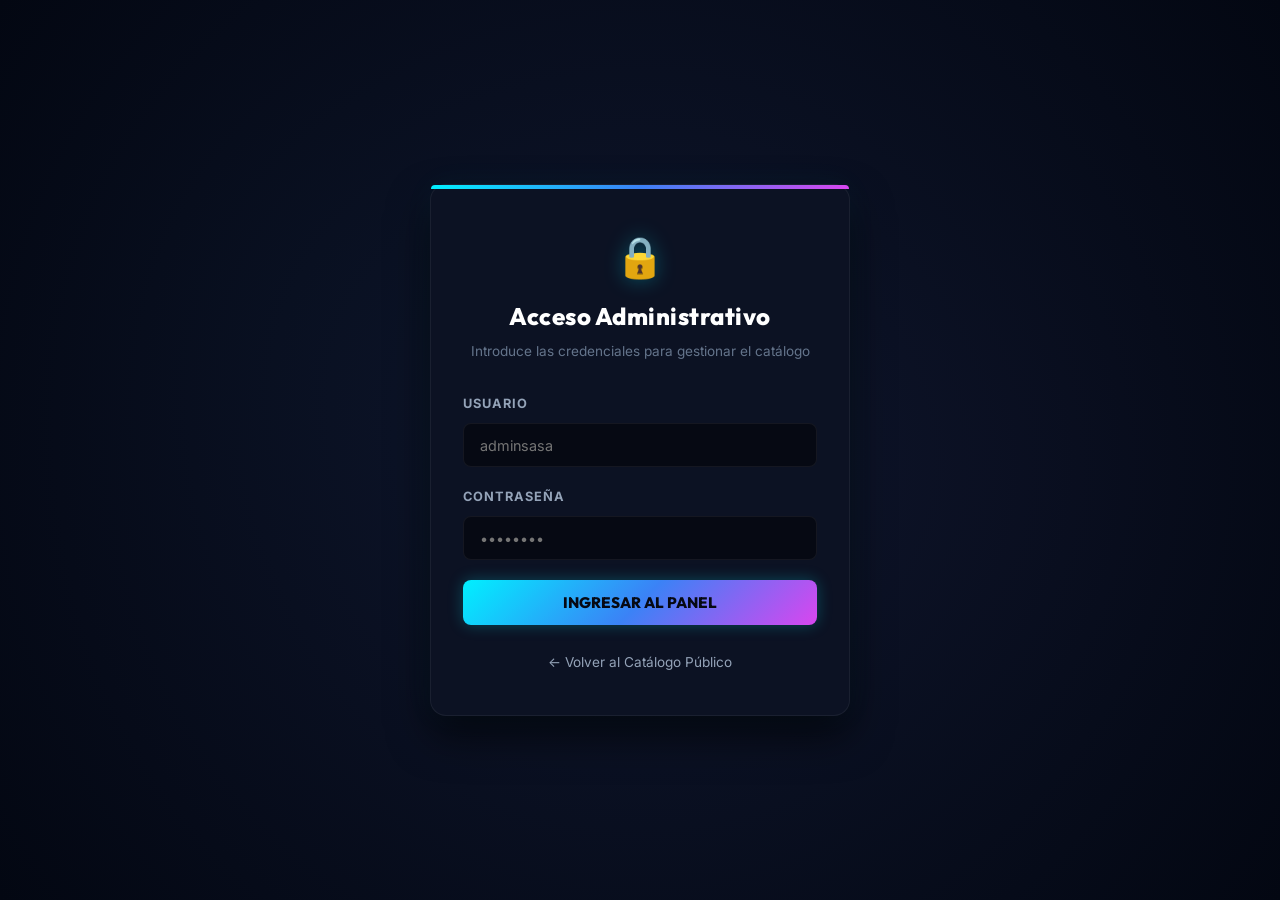
==== admin.html @ 17e9fa9f "TENEMOS PANEL DE admin" ====
<!DOCTYPE html>
<html lang="es">
<head>
  <meta charset="UTF-8">
  <meta name="viewport" content="width=device-width, initial-scale=1.0">
  <title>Dashboard Administrador | Ofertas del MUNDIAL</title>
  
  <!-- Estilos del sitio principal (incluyendo estilos del administrador) -->
  <link rel="stylesheet" href="style.css">
</head>
<body class="admin-body">

  <!-- ==========================================
       PANTALLA DE ACCESO (LOGIN)
       ========================================== -->
  <div id="login-container" class="admin-login-wrapper">
    <div class="login-card">
      <div class="login-header">
        <span class="lock-icon">🔒</span>
        <h2>Acceso Administrativo</h2>
        <p>Introduce las credenciales para gestionar el catálogo</p>
      </div>
      <form id="login-form">
        <div class="form-group">
          <label for="username">Usuario</label>
          <input type="text" id="username" class="filter-input" placeholder="adminsasa" required>
        </div>
        <div class="form-group">
          <label for="password">Contraseña</label>
          <input type="password" id="password" class="filter-input" placeholder="••••••••" required>
        </div>
        <div id="login-error-msg" class="login-error" style="display: none;">
          Usuario o contraseña incorrectos.
        </div>
        <button type="submit" class="btn-admin-submit">Ingresar al Panel</button>
      </form>
      <div class="login-footer">
        <a href="index.html" class="back-link">← Volver al Catálogo Público</a>
      </div>
    </div>
  </div>

  <!-- ==========================================
       PANEL DE CONTROL (DASHBOARD)
       ========================================== -->
  <div id="dashboard-container" class="admin-dashboard-wrapper" style="display: none;">
    
    <!-- Barra superior del panel -->
    <header class="admin-header">
      <div class="admin-header-title">
        <h1>PANEL DE CONTROL</h1>
        <div class="admin-subtitle">Gestión del Catálogo "Ofertas del MUNDIAL"</div>
      </div>
      <div class="admin-header-actions">
        <span class="user-badge">👤 adminsasa</span>
        <button id="btn-logout" class="btn-admin-logout">Cerrar Sesión</button>
        <a href="index.html" target="_blank" class="btn-view-site">Ver Web Pública ↗</a>
      </div>
    </header>

    <!-- Navegación por pestañas -->
    <nav class="admin-tabs">
      <button class="tab-btn active" data-tab="tab-productos">🕹️ Productos</button>
      <button class="tab-btn" data-tab="tab-nuevo-prod" id="tab-form-trigger">➕ Nuevo Producto</button>
      <button class="tab-btn" data-tab="tab-categorias">📁 Categorías</button>
      <button class="tab-btn" data-tab="tab-exportar">💾 Exportar Base de Datos</button>
    </nav>

    <!-- Contenido de las pestañas -->
    <main class="admin-tab-content">

      <!-- PESTAÑA 1: LISTADO DE PRODUCTOS -->
      <section id="tab-productos" class="tab-pane active">
        <div class="tab-pane-header">
          <div class="search-bar-admin">
            <input type="text" id="admin-search-input" class="filter-input" placeholder="Buscar producto por título o spec...">
          </div>
          <button id="btn-reset-factory" class="btn-danger-outline">⚠️ Restablecer Datos de Fábrica</button>
        </div>
        
        <div class="table-container">
          <table class="admin-table">
            <thead>
              <tr>
                <th>Gabinete</th>
                <th>Nombre del Producto</th>
                <th>Categoría</th>
                <th>Precio</th>
                <th>Stock</th>
                <th>Acciones</th>
              </tr>
            </thead>
            <tbody id="admin-products-table-body">
              <!-- Renderizado dinámico desde admin.js -->
            </tbody>
          </table>
        </div>
      </section>

      <!-- PESTAÑA 2: AGREGAR / EDITAR PRODUCTO -->
      <section id="tab-nuevo-prod" class="tab-pane">
        <div class="form-container">
          <h2 id="form-title">Agregar Nuevo Producto</h2>
          <form id="product-form">
            <input type="hidden" id="edit-product-id">
            
            <div class="form-grid-2">
              <div class="form-group">
                <label for="prod-title">Título del Producto</label>
                <input type="text" id="prod-title" class="filter-input" placeholder="Ej: PC ESCRITORIO INTEL CORE i5-10400" required>
              </div>
              <div class="form-group">
                <label for="prod-category">Categoría (Sección)</label>
                <select id="prod-category" class="filter-select" required>
                  <!-- Cargado dinámicamente -->
                </select>
              </div>
            </div>

            <div class="form-grid-3">
              <div class="form-group">
                <label for="prod-price">Precio (en Pesos ARS)</label>
                <input type="number" id="prod-price" class="filter-input" placeholder="Ej: 320000" min="0" required>
              </div>
              <div class="form-group">
                <label for="prod-stock">Stock (Unidades)</label>
                <input type="number" id="prod-stock" class="filter-input" placeholder="Ej: 3" min="0" required>
              </div>
              <div class="form-group">
                <label for="prod-image">Gabinete / Imagen</label>
                <select id="prod-image" class="filter-select">
                  <option value="gamer_case_neon">Gabinete Gamer Neón (RGB)</option>
                  <option value="atx_case_gamer">Gabinete Gamer ATX (3 Ventiladores)</option>
                  <option value="slim_case_kelyx">Gabinete Slim Kelyx</option>
                  <option value="slim_case_bangho">Gabinete Slim Bangho</option>
                  <option value="atx_case_office">Gabinete de Oficina ATX</option>
                  <option value="custom">Ruta de imagen personalizada (Ej. images/pc.png)...</option>
                </select>
              </div>
            </div>

            <!-- Campo dinámico para ruta de imagen personalizada -->
            <div class="form-group" id="custom-image-group" style="display: none;">
              <label for="prod-image-custom">Ruta de Imagen Personalizada (.png / .jpg)</label>
              <input type="text" id="prod-image-custom" class="filter-input" placeholder="Ej: images/mi-gabinete-personalizado.png">
            </div>

            <!-- Sección de especificaciones técnicas -->
            <div class="specs-form-section">
              <h3>Especificaciones Técnicas</h3>
              <p class="specs-desc">Introduce las etiquetas y sus detalles. Se generarán iconos automáticamente según la etiqueta (Ej. Procesador, RAM, Almacenamiento, Gráficos, Monitores, Gabinete, Sistema Operativo).</p>
              
              <div class="specs-inputs-grid" id="specs-inputs-container">
                <!-- Se generarán 9 filas de especificaciones -->
              </div>
            </div>

            <div class="form-actions-row">
              <button type="button" id="btn-cancel-form" class="btn-cancel">Cancelar</button>
              <button type="submit" class="btn-admin-submit">Guardar Producto</button>
            </div>
          </form>
        </div>
      </section>

      <!-- PESTAÑA 3: GESTIÓN DE CATEGORÍAS -->
      <section id="tab-categorias" class="tab-pane">
        <div class="categories-panel">
          <div class="category-create-box">
            <h3>Crear Nueva Categoría</h3>
            <form id="category-form">
              <input type="hidden" id="edit-category-id">
              <div class="form-grid-2">
                <div class="form-group">
                  <label for="cat-name">Nombre de Categoría</label>
                  <input type="text" id="cat-name" class="filter-input" placeholder="Ej: 6. LÍNEA EXTREMA" required>
                </div>
                <div class="form-group">
                  <label for="cat-icon">Icono Emoji</label>
                  <input type="text" id="cat-icon" class="filter-input" placeholder="Ej: 🚀" required>
                </div>
              </div>
              <div class="form-group">
                <label for="cat-desc">Descripción</label>
                <input type="text" id="cat-desc" class="filter-input" placeholder="Ej: Equipos con la última generación tecnológica y overclocking." required>
              </div>
              <div class="form-group">
                <label for="cat-class">Clase CSS (Color de borde)</label>
                <select id="cat-class" class="filter-select">
                  <option value="sec-gamer">Azul Gamer (Gamer)</option>
                  <option value="sec-home">Verde Oficina (Home)</option>
                  <option value="sec-eco">Morado Económico (Eco)</option>
                  <option value="sec-potencia">Naranja Potencia (Gen 2)</option>
                  <option value="sec-gen4">Celeste Gen 4 (Gen 4)</option>
                </select>
              </div>
              <div class="form-actions-row" style="margin-top: 1rem;">
                <button type="button" id="btn-cancel-cat" class="btn-cancel" style="display: none;">Cancelar Edición</button>
                <button type="submit" class="btn-admin-submit" id="btn-save-cat">Crear Categoría</button>
              </div>
            </form>
          </div>

          <div class="category-list-box">
            <h3>Categorías Existentes</h3>
            <div class="categories-grid-admin" id="admin-categories-list">
              <!-- Renderizado dinámico desde admin.js -->
            </div>
          </div>
        </div>
      </section>

      <!-- PESTAÑA 4: EXPORTAR BASE DE DATOS -->
      <section id="tab-exportar" class="tab-pane">
        <div class="export-box">
          <h2>Exportar Base de Datos para GitHub Pages</h2>
          <p>Dado que GitHub Pages no utiliza bases de datos de servidor, tus cambios se guardan localmente en tu navegador. Para hacerlos públicos a todos tus clientes, sigue estos pasos:</p>
          
          <ol class="export-steps">
            <li>Haz clic en el botón de abajo para <strong>Copiar el Código</strong>.</li>
            <li>Abre tu archivo local <code>app.js</code> en tu editor de código.</li>
            <li>Busca las líneas donde inicia la base de datos por defecto (<code>PRODUCTOS_CATALOGO_DEFAULT</code> y <code>CATEGORIAS_DEFAULT</code>).</li>
            <li>Reemplaza esas secciones con el código copiado.</li>
            <li>Guarda el archivo y haz un <code>git commit</code> y <code>git push</code> a tu repositorio de GitHub.</li>
          </ol>

          <div class="export-actions">
            <button id="btn-export-code" class="btn-admin-submit">📋 Copiar Base de Datos de Productos</button>
            <button id="btn-export-cats" class="btn-admin-submit" style="background-color: var(--neon-purple); border-color: var(--neon-purple);">📋 Copiar Base de Datos de Categorías</button>
          </div>

          <div class="code-preview-container">
            <label>Vista Previa del Código:</label>
            <textarea id="code-output" class="code-textarea" readonly placeholder="El código aparecerá aquí..."></textarea>
          </div>
        </div>
      </section>

    </main>

  </div>

  <script src="admin.js"></script>
</body>
</html>
---- style.css ----
/* ==========================================================================
   CSS CATALOGO "OFERTAS DEL MUNDIAL"
   Diseño: Tech Retail Cyberpunk / Premium Neon
   ========================================================================== */

/* Importación de Fuentes Modernas */
@import url('https://fonts.googleapis.com/css2?family=Inter:wght@300;400;500;600;700&family=Outfit:wght@400;600;700;800;900&display=swap');

/* Variables del Sistema de Diseño */
:root {
  /* Paleta de Colores Principal */
  --bg-main: #060913;          /* Azul de fondo súper oscuro */
  --bg-surface: #0c1223;       /* Fondo de tarjetas / superficies */
  --bg-surface-hover: #151e36; /* Hover en superficies */
  --border-color: rgba(255, 255, 255, 0.06);
  
  /* Neones y Acentos */
  --neon-cyan: #00f0ff;
  --neon-blue: #3b82f6;
  --neon-purple: #d946ef;
  --neon-orange: #f97316;
  --neon-green: #22c55e;
  --neon-red: #ef4444;
  
  /* Gradientes de Acentuación */
  --gradient-cyber: linear-gradient(135deg, var(--neon-cyan) 0%, var(--neon-blue) 50%, var(--neon-purple) 100%);
  --gradient-header: linear-gradient(180deg, rgba(6, 9, 19, 0) 0%, rgba(6, 9, 19, 0.95) 100%);
  
  /* Tipografía */
  --font-family-title: 'Outfit', 'Inter', sans-serif;
  --font-family-body: 'Inter', sans-serif;
  
  /* Efectos */
  --glow-cyan: 0 0 15px rgba(0, 240, 255, 0.25);
  --glow-purple: 0 0 15px rgba(217, 70, 239, 0.25);
  --glow-blue: 0 0 15px rgba(59, 130, 246, 0.25);
  --glow-red: 0 0 12px rgba(239, 68, 68, 0.4);
  --glow-green: 0 0 12px rgba(34, 197, 94, 0.4);
  --transition-smooth: all 0.3s cubic-bezier(0.4, 0, 0.2, 1);
  --border-radius-lg: 16px;
  --border-radius-md: 12px;
  --border-radius-sm: 8px;
}

/* Reset de Estilos Básicos */
*, *::before, *::after {
  box-sizing: border-box;
  margin: 0;
  padding: 0;
}

html {
  scroll-behavior: smooth;
  font-size: 16px;
}

body {
  background-color: var(--bg-main);
  color: #f1f5f9;
  font-family: var(--font-family-body);
  line-height: 1.6;
  overflow-x: hidden;
  position: relative;
}

/* Fondo decorativo con luces de neón difusas */
body::before, body::after {
  content: '';
  position: absolute;
  width: 350px;
  height: 350px;
  border-radius: 50%;
  filter: blur(120px);
  z-index: -1;
  opacity: 0.15;
  pointer-events: none;
}

body::before {
  top: 10%;
  left: 5%;
  background: var(--neon-cyan);
}

body::after {
  bottom: 25%;
  right: 5%;
  background: var(--neon-purple);
}

/* ==========================================================================
   ENCABEZADO / HERO SECTION (Alineado con "Ofertas del MUNDIAL")
   ========================================================================== */

header {
  position: relative;
  padding: 5rem 1rem 3.5rem;
  background-image: radial-gradient(ellipse at center, rgba(16, 24, 48, 0.8) 0%, var(--bg-main) 80%);
  border-bottom: 1px solid var(--border-color);
  text-align: center;
}

.hero-overlay {
  position: absolute;
  top: 0;
  left: 0;
  width: 100%;
  height: 100%;
  overflow: hidden;
  pointer-events: none;
  z-index: 0;
}

/* Efectos de líneas tecnológicas en el fondo */
.hero-overlay::before {
  content: '';
  position: absolute;
  top: 0;
  left: 0;
  width: 100%;
  height: 100%;
  background: 
    linear-gradient(rgba(0, 240, 255, 0.05) 1px, transparent 1px),
    linear-gradient(90deg, rgba(0, 240, 255, 0.05) 1px, transparent 1px);
  background-size: 40px 40px;
  mask-image: radial-gradient(circle, black, transparent 70%);
  -webkit-mask-image: radial-gradient(circle, black, transparent 70%);
}

.hero-content {
  position: relative;
  z-index: 1;
  max-width: 900px;
  margin: 0 auto;
}

.hero-title-container {
  display: inline-block;
  position: relative;
}

.hero-tag {
  display: inline-block;
  background: linear-gradient(90deg, var(--neon-blue), var(--neon-cyan));
  color: #060913;
  font-family: var(--font-family-title);
  font-weight: 800;
  text-transform: uppercase;
  padding: 0.3rem 1.2rem;
  border-radius: 4px;
  font-size: 0.9rem;
  letter-spacing: 2px;
  margin-bottom: 1rem;
  box-shadow: var(--glow-cyan);
}

header h1 {
  font-family: var(--font-family-title);
  font-size: clamp(2.5rem, 5vw, 4.5rem);
  font-weight: 900;
  line-height: 1.1;
  text-transform: uppercase;
  letter-spacing: -1px;
  color: #ffffff;
  margin-bottom: 0.5rem;
  text-shadow: 0 0 20px rgba(0, 240, 255, 0.3);
}

header h1 span.highlight {
  background: var(--gradient-cyber);
  -webkit-background-clip: text;
  -webkit-text-fill-color: transparent;
  display: inline-block;
  position: relative;
}

/* Badge de Invierno / Promociones en Subtítulo */
.hero-subtitle {
  font-family: var(--font-family-title);
  font-size: 1.3rem;
  color: var(--neon-cyan);
  font-weight: 700;
  text-transform: uppercase;
  letter-spacing: 3px;
  margin-bottom: 1.5rem;
  display: flex;
  align-items: center;
  justify-content: center;
  gap: 10px;
}

.hero-subtitle::before,
.hero-subtitle::after {
  content: '❄️';
  font-size: 1.2rem;
}

.hero-badge-stock-global {
  background: rgba(239, 68, 68, 0.15);
  border: 1px solid var(--neon-red);
  color: #ff8a8a;
  padding: 0.5rem 1.5rem;
  border-radius: 50px;
  font-size: 0.95rem;
  font-weight: 700;
  display: inline-block;
  letter-spacing: 1px;
  text-transform: uppercase;
  box-shadow: var(--glow-red);
  animation: pulse-border 2s infinite;
}

/* Lista de ventajas globales en la cabecera */
.header-features {
  display: flex;
  justify-content: center;
  flex-wrap: wrap;
  gap: 2rem;
  margin-top: 3rem;
  max-width: 800px;
  margin-left: auto;
  margin-right: auto;
}

.feature-item {
  display: flex;
  align-items: center;
  gap: 0.6rem;
  background: rgba(30, 41, 59, 0.3);
  border: 1px solid var(--border-color);
  padding: 0.6rem 1.2rem;
  border-radius: var(--border-radius-sm);
  font-size: 0.85rem;
  font-weight: 600;
  letter-spacing: 0.5px;
  color: #94a3b8;
}

.feature-item svg {
  color: var(--neon-cyan);
  filter: drop-shadow(0 0 3px var(--neon-cyan));
}

.ilustrative-note {
  margin-top: 2rem;
  font-size: 0.75rem;
  color: #64748b;
  text-transform: uppercase;
  letter-spacing: 1px;
}

/* ==========================================================================
   FILTROS Y BUSCADOR INTERACTIVO
   ========================================================================== */

.filter-bar {
  max-width: 1200px;
  margin: -1.5rem auto 3rem;
  padding: 1rem 1.5rem;
  background: rgba(12, 18, 35, 0.8);
  border: 1px solid rgba(255, 255, 255, 0.08);
  border-radius: var(--border-radius-md);
  backdrop-filter: blur(12px);
  z-index: 10;
  position: relative;
  display: flex;
  flex-wrap: wrap;
  gap: 1rem;
  justify-content: space-between;
  align-items: center;
  box-shadow: 0 10px 30px rgba(0,0,0,0.5);
}

.filter-group {
  display: flex;
  align-items: center;
  gap: 0.8rem;
  flex-grow: 1;
}

.filter-group.search {
  max-width: 450px;
}

.filter-label {
  font-size: 0.85rem;
  font-weight: 700;
  text-transform: uppercase;
  letter-spacing: 1px;
  color: var(--neon-cyan);
}

.filter-input,
.filter-select {
  width: 100%;
  padding: 0.8rem 1rem;
  background: #060913;
  border: 1px solid var(--border-color);
  border-radius: var(--border-radius-sm);
  color: #fff;
  font-family: var(--font-family-body);
  font-size: 0.9rem;
  outline: none;
  transition: var(--transition-smooth);
}

.filter-input:focus,
.filter-select:focus {
  border-color: var(--neon-cyan);
  box-shadow: var(--glow-cyan);
}

/* ==========================================================================
   SECCIONES DEL CATÁLOGO (Diseño fiel al Folleto)
   ========================================================================== */

main {
  max-width: 1200px;
  margin: 0 auto;
  padding: 0 1.5rem;
}

.catalog-section {
  margin-bottom: 5rem;
}

/* Encabezados de sección idénticos en color al folleto */
.section-header {
  border-radius: var(--border-radius-md);
  margin-bottom: 2rem;
  position: relative;
  overflow: hidden;
}

.section-header-title {
  display: flex;
  align-items: center;
  gap: 0.8rem;
  padding: 0.8rem 1.5rem;
  border-radius: var(--border-radius-sm);
}

.section-header h2 {
  font-family: var(--font-family-title);
  font-size: 1.4rem;
  font-weight: 800;
  letter-spacing: 0.5px;
  color: #ffffff;
  text-transform: uppercase;
}

.section-icon {
  font-size: 1.5rem;
}

.section-desc {
  font-size: 0.9rem;
  color: #94a3b8;
  margin-top: 0.5rem;
  padding-left: 0.5rem;
}

/* Colores específicos de sección */

/* 1. Línea Gamer - Azul */
.sec-gamer .section-header-title {
  background: linear-gradient(90deg, #0284c7, #075985);
  border-left: 5px solid var(--neon-cyan);
}
.sec-gamer .section-header {
  border-bottom: 2px solid #0284c7;
}

/* 2. Hogar y Oficina - Verde/Cian */
.sec-home .section-header-title {
  background: linear-gradient(90deg, #047857, #065f46);
  border-left: 5px solid var(--neon-green);
}
.sec-home .section-header {
  border-bottom: 2px solid #047857;
}

/* 3. Opciones Económicas - Morado */
.sec-eco .section-header-title {
  background: linear-gradient(90deg, #6d28d9, #5b21b6);
  border-left: 5px solid var(--neon-purple);
}
.sec-eco .section-header {
  border-bottom: 2px solid #6d28d9;
}

/* 4. Más Potencia - Naranja/Marrón */
.sec-potencia .section-header-title {
  background: linear-gradient(90deg, #c2410c, #9a3412);
  border-left: 5px solid var(--neon-orange);
}
.sec-potencia .section-header {
  border-bottom: 2px solid #c2410c;
}

/* 5. Gen 4 - Celeste */
.sec-gen4 .section-header-title {
  background: linear-gradient(90deg, #0369a1, #0c4a6e);
  border-left: 5px solid var(--neon-blue);
}
.sec-gen4 .section-header {
  border-bottom: 2px solid #0369a1;
}


/* ==========================================================================
   TARJETAS DE COMPUTADORA (PC CARDS)
   ========================================================================== */

.cards-grid {
  display: grid;
  grid-template-columns: repeat(auto-fill, minmax(340px, 1fr));
  gap: 2rem;
}

/* Grid especial para 3 columnas estables en escritorio */
@media (min-width: 1024px) {
  .sec-gamer .cards-grid,
  .sec-home .cards-grid {
    grid-template-columns: repeat(2, 1fr); /* 2 columnas para estas secciones */
  }
  .sec-eco .cards-grid,
  .sec-potencia .cards-grid,
  .sec-gen4 .cards-grid {
    grid-template-columns: repeat(3, 1fr); /* 3 columnas */
  }
}

.pc-card {
  background: var(--bg-surface);
  border: 1px solid var(--border-color);
  border-radius: var(--border-radius-lg);
  overflow: hidden;
  display: flex;
  flex-direction: column;
  transition: var(--transition-smooth);
  position: relative;
}

.pc-card:hover {
  transform: translateY(-5px);
  border-color: rgba(0, 240, 255, 0.3);
  box-shadow: 0 15px 30px rgba(0,0,0,0.6), 0 0 20px rgba(0, 240, 255, 0.05);
}

/* Resaltado cuando queda sólo 1 unidad (Stock crítico) */
.pc-card.highlight-last {
  border-color: rgba(239, 68, 68, 0.25);
}
.pc-card.highlight-last:hover {
  border-color: rgba(239, 68, 68, 0.6);
  box-shadow: 0 15px 30px rgba(0,0,0,0.6), 0 0 20px rgba(239, 68, 68, 0.1);
}

/* Badges de stock (Superior de la tarjeta) */
.card-badge-container {
  position: absolute;
  top: 1rem;
  left: 1rem;
  z-index: 5;
}

.stock-badge {
  padding: 0.22rem 0.55rem;
  border-radius: var(--border-radius-sm);
  font-family: var(--font-family-title);
  font-size: 0.58rem;
  font-weight: 800;
  text-transform: uppercase;
  letter-spacing: 0.5px;
  display: flex;
  align-items: center;
  gap: 4px;
}

.stock-badge.urgent {
  background: #ef4444;
  color: #ffffff;
  box-shadow: var(--glow-red);
}

.stock-badge.available {
  background: var(--neon-green);
  color: #060913;
  box-shadow: var(--glow-green);
}

.badge-pulse {
  width: 4px;
  height: 4px;
  background-color: #fff;
  border-radius: 50%;
  display: inline-block;
  animation: pulse-ring 1.5s infinite;
}

/* Contenedor de Gabinete Reemplazable */
.pc-image-container {
  height: 220px;
  background: radial-gradient(circle, #1e293b 0%, #0c1223 100%);
  position: relative;
  display: flex;
  align-items: center;
  justify-content: center;
  padding: 1.5rem;
  border-bottom: 1px solid var(--border-color);
}

.cabinet-wrapper {
  height: 100%;
  width: 100%;
  max-width: 160px;
  display: flex;
  align-items: center;
  justify-content: center;
  transition: var(--transition-smooth);
}

.pc-card:hover .cabinet-wrapper {
  transform: scale(1.05);
}

.image-replace-note {
  position: absolute;
  bottom: 0.5rem;
  font-size: 0.6rem;
  color: #475569;
  letter-spacing: 0.5px;
  text-transform: uppercase;
  pointer-events: none;
}

/* Cuerpo de información */
.pc-info {
  padding: 1.5rem;
  flex-grow: 1;
  display: flex;
  flex-direction: column;
}

.pc-title {
  font-family: var(--font-family-title);
  font-size: 1.15rem;
  font-weight: 800;
  color: #ffffff;
  margin-bottom: 1.2rem;
  line-height: 1.3;
  min-height: 2.8rem;
  display: flex;
  align-items: center;
}

/* Lista de Especificaciones Técnicas */
.pc-specs {
  list-style: none;
  display: flex;
  flex-direction: column;
  gap: 0.65rem;
  font-size: 0.85rem;
}

.pc-specs li {
  display: flex;
  align-items: flex-start;
  gap: 0.8rem;
  color: #cbd5e1;
}

.spec-icon {
  flex-shrink: 0;
  font-size: 1rem;
  width: 1.25rem;
  text-align: center;
}

.spec-content {
  line-height: 1.4;
}

.spec-content strong {
  color: #94a3b8;
  font-weight: 600;
}

/* Pie de tarjeta */
.pc-footer {
  padding: 1.5rem;
  background: rgba(6, 9, 19, 0.4);
  border-top: 1px solid var(--border-color);
  display: flex;
  flex-direction: column;
  gap: 1rem;
}

.pc-pricing {
  display: flex;
  justify-content: space-between;
  align-items: center;
}

.price-label {
  font-size: 0.75rem;
  text-transform: uppercase;
  letter-spacing: 1px;
  color: #64748b;
  font-weight: 700;
}

.price-value {
  font-family: var(--font-family-title);
  font-size: 1.6rem;
  font-weight: 900;
  color: var(--neon-cyan);
  text-shadow: 0 0 10px rgba(0, 240, 255, 0.2);
}

.pc-card.highlight-last .price-value {
  color: #ff5252;
  text-shadow: 0 0 10px rgba(255, 82, 82, 0.2);
}

.pc-actions {
  display: flex;
  justify-content: space-between;
  align-items: center;
  gap: 0.8rem;
}

.stock-label-footer {
  font-size: 0.75rem;
  font-weight: 800;
  font-family: var(--font-family-title);
  letter-spacing: 0.5px;
  padding: 0.3rem 0.6rem;
  border-radius: 4px;
}

.stock-label-footer.red {
  background: rgba(239, 68, 68, 0.1);
  color: var(--neon-red);
}

.stock-label-footer.green {
  background: rgba(34, 197, 94, 0.1);
  color: var(--neon-green);
}

/* Botón de consulta específico por equipo */
.btn-whatsapp-card {
  display: inline-flex;
  align-items: center;
  justify-content: center;
  gap: 0.5rem;
  background: #075e54;
  color: #ffffff;
  text-decoration: none;
  font-size: 0.85rem;
  font-weight: 700;
  padding: 0.6rem 1rem;
  border-radius: var(--border-radius-sm);
  transition: var(--transition-smooth);
  flex-grow: 1;
  text-align: center;
}

.btn-whatsapp-card:hover {
  background: #128c7e;
  box-shadow: 0 5px 15px rgba(18, 140, 126, 0.3);
  transform: translateY(-1px);
}

.btn-whatsapp-card svg {
  fill: currentColor;
}


/* ==========================================================================
   SECCIÓN DE ACCESORIOS ("Personalizá tu compra")
   ========================================================================== */

.accessories-section {
  background: radial-gradient(ellipse at bottom, rgba(21, 30, 54, 0.5) 0%, var(--bg-main) 100%);
  border: 1px solid var(--border-color);
  border-radius: var(--border-radius-lg);
  padding: 3rem 2rem;
  margin: 5rem 0;
  position: relative;
  overflow: hidden;
}

.accessories-section::before {
  content: '';
  position: absolute;
  top: 0;
  left: 0;
  width: 100%;
  height: 4px;
  background: var(--gradient-cyber);
}

.accessories-header {
  text-align: center;
  max-width: 700px;
  margin: 0 auto 2.5rem;
}

.accessories-header h2 {
  font-family: var(--font-family-title);
  font-size: 1.8rem;
  font-weight: 800;
  color: #fff;
  text-transform: uppercase;
  margin-bottom: 0.5rem;
}

.accessories-header p {
  color: #94a3b8;
  font-size: 0.95rem;
}

.accessories-grid {
  display: grid;
  grid-template-columns: repeat(auto-fill, minmax(260px, 1fr));
  gap: 1.25rem;
}

.accessory-card {
  background: rgba(12, 18, 35, 0.8);
  border: 1px solid rgba(255, 255, 255, 0.05);
  border-radius: var(--border-radius-md);
  padding: 1.25rem;
  display: flex;
  align-items: center;
  justify-content: space-between;
  gap: 1rem;
  transition: var(--transition-smooth);
}

.accessory-card:hover {
  border-color: rgba(217, 70, 239, 0.3);
  box-shadow: 0 5px 15px rgba(0,0,0,0.3);
  transform: translateY(-2px);
}

.accessory-icon {
  font-size: 1.5rem;
  background: rgba(30, 41, 59, 0.5);
  width: 45px;
  height: 45px;
  display: flex;
  align-items: center;
  justify-content: center;
  border-radius: var(--border-radius-sm);
  flex-shrink: 0;
}

.accessory-name {
  font-size: 0.85rem;
  font-weight: 600;
  color: #e2e8f0;
  flex-grow: 1;
}

.accessory-btn {
  display: inline-flex;
  align-items: center;
  gap: 5px;
  background: transparent;
  border: 1px solid var(--neon-purple);
  color: #f472b6;
  text-decoration: none;
  font-size: 0.75rem;
  font-weight: 700;
  padding: 0.4rem 0.8rem;
  border-radius: 4px;
  transition: var(--transition-smooth);
}

.accessory-btn:hover {
  background: var(--neon-purple);
  color: #fff;
  box-shadow: var(--glow-purple);
}

/* ==========================================================================
   SECCIÓN DE INFORMACIÓN Y PIE DE PÁGINA (GARANTÍA Y TÉRMINOS)
   ========================================================================== */

.info-cards-container {
  display: grid;
  grid-template-columns: repeat(auto-fit, minmax(280px, 1fr));
  gap: 2rem;
  margin-bottom: 5rem;
}

.info-card {
  background: #0c1223;
  border: 1px solid var(--border-color);
  border-radius: var(--border-radius-md);
  padding: 2rem;
}

.info-card.important-info {
  border-left: 4px solid var(--neon-orange);
}

.info-card.promo-info {
  border-left: 4px solid var(--neon-cyan);
}

.info-card h3 {
  font-family: var(--font-family-title);
  font-size: 1.15rem;
  font-weight: 700;
  text-transform: uppercase;
  margin-bottom: 1.2rem;
  display: flex;
  align-items: center;
  gap: 10px;
}

.info-card h3 svg {
  color: var(--neon-cyan);
}

.info-card.important-info h3 { color: var(--neon-orange); }
.info-card.promo-info h3 { color: var(--neon-cyan); }

.info-card ul {
  list-style: none;
  display: flex;
  flex-direction: column;
  gap: 1rem;
  font-size: 0.85rem;
}

.info-card li {
  position: relative;
  padding-left: 1.5rem;
  color: #cbd5e1;
}

.info-card li::before {
  content: '✓';
  position: absolute;
  left: 0;
  color: var(--neon-cyan);
  font-weight: bold;
}

.info-card.important-info li::before {
  content: '⚠️';
}

/* Bottom Bar / Sub-footer */
.bottom-bar {
  background: #020617;
  border-top: 1px solid var(--border-color);
  padding: 1.5rem 0;
}

.bottom-bar-inner {
  max-width: 1200px;
  margin: 0 auto;
  padding: 0 1.5rem;
  display: flex;
  justify-content: space-around;
  flex-wrap: wrap;
  gap: 1rem;
}

.bottom-item {
  display: flex;
  align-items: center;
  gap: 0.5rem;
  font-size: 0.75rem;
  font-weight: 700;
  text-transform: uppercase;
  letter-spacing: 1.5px;
  color: #64748b;
}

.bottom-item svg {
  color: var(--neon-cyan);
}

/* Footer Copyright */
footer {
  text-align: center;
  padding: 3rem 1.5rem;
  background: #020617;
  color: #475569;
  font-size: 0.8rem;
  border-top: 1px solid rgba(255,255,255,0.02);
}

footer a {
  color: var(--neon-cyan);
  text-decoration: none;
}


/* ==========================================================================
   WHATSAPP BOTÓN FLOTANTE (Con animación)
   ========================================================================== */

#whatsapp-float {
  position: fixed;
  bottom: 2rem;
  right: 2rem;
  background-color: #25d366;
  color: white;
  width: 60px;
  height: 60px;
  border-radius: 50%;
  display: flex;
  align-items: center;
  justify-content: center;
  box-shadow: 0 4px 15px rgba(0,0,0,0.4);
  z-index: 999;
  transition: var(--transition-smooth);
}

#whatsapp-float:hover {
  background-color: #128c7e;
  transform: scale(1.1);
  box-shadow: 0 6px 20px rgba(37, 211, 102, 0.4);
}

.float-wa-icon {
  width: 32px;
  height: 32px;
  fill: currentColor;
}


/* ==========================================================================
   ANIMACIONES MICRO-INTERACTIVAS
   ========================================================================== */

@keyframes pulse-ring {
  0% {
    transform: scale(0.95);
    box-shadow: 0 0 0 0 rgba(255, 255, 255, 0.7);
  }
  70% {
    transform: scale(1);
    box-shadow: 0 0 0 8px rgba(255, 255, 255, 0);
  }
  100% {
    transform: scale(0.95);
    box-shadow: 0 0 0 0 rgba(255, 255, 255, 0);
  }
}

@keyframes pulse-border {
  0% {
    border-color: rgba(239, 68, 68, 0.4);
    box-shadow: 0 0 10px rgba(239, 68, 68, 0.2);
  }
  50% {
    border-color: rgba(239, 68, 68, 1);
    box-shadow: 0 0 20px rgba(239, 68, 68, 0.5);
  }
  100% {
    border-color: rgba(239, 68, 68, 0.4);
    box-shadow: 0 0 10px rgba(239, 68, 68, 0.2);
  }
}


/* ==========================================================================
   MEDIA QUERIES - RESPONSIVO MÓVIL
   ========================================================================== */

@media (max-width: 768px) {
  header {
    padding: 3rem 1rem 2rem;
  }
  
  header h1 {
    font-size: 2.2rem;
  }
  
  .hero-subtitle {
    font-size: 1rem;
    letter-spacing: 2px;
  }
  
  .filter-bar {
    flex-direction: column;
    align-items: stretch;
    margin-top: 1rem;
  }
  
  .filter-group.search {
    max-width: 100%;
  }
  
  .cards-grid {
    grid-template-columns: 1fr !important;
    gap: 1.5rem;
  }
  
  .accessories-grid {
    grid-template-columns: 1fr;
  }
  
  .info-cards-container {
    grid-template-columns: 1fr;
    gap: 1.5rem;
  }
  
  .bottom-bar-inner {
    flex-direction: column;
    align-items: center;
    gap: 1rem;
  }
  
  #whatsapp-float {
    bottom: 1.5rem;
    right: 1.5rem;
    width: 50px;
    height: 50px;
  }
  
  .float-wa-icon {
    width: 26px;
    height: 26px;
  }
}


/* ==========================================================================
   HOJA DE ESTILOS DE IMPRESIÓN (EXPORTABLE A PDF DESDE CHROME)
   ========================================================================== */

@media print {
  body {
    background: #ffffff !important;
    color: #000000 !important;
    font-size: 11px !important;
  }
  
  body::before, body::after {
    display: none !important;
  }
  
  /* Ocultar elementos innecesarios e interactivos en el PDF */
  #whatsapp-float,
  .filter-bar,
  .btn-whatsapp-card,
  .accessory-btn,
  .image-replace-note,
  .accessories-section,
  footer {
    display: none !important;
  }
  
  /* Encabezado compacto */
  header {
    padding: 1rem 0 !important;
    background: transparent !important;
    border-bottom: 2px solid #000000 !important;
    margin-bottom: 1.5rem !important;
  }
  
  header h1 {
    color: #000000 !important;
    text-shadow: none !important;
    font-size: 1.8rem !important;
  }
  
  header h1 span.highlight {
    background: transparent !important;
    -webkit-text-fill-color: #000000 !important;
    color: #000000 !important;
  }
  
  .hero-subtitle {
    color: #000000 !important;
    font-size: 1rem !important;
    margin-bottom: 0.5rem !important;
  }
  
  .hero-badge-stock-global {
    border: 1.5px solid #000000 !important;
    color: #000000 !important;
    background: transparent !important;
    box-shadow: none !important;
    animation: none !important;
    font-size: 0.8rem !important;
    padding: 0.3rem 1rem !important;
  }

  .header-features {
    margin-top: 1rem !important;
    gap: 1rem !important;
  }

  .feature-item {
    background: #f1f5f9 !important;
    border: 1px solid #cbd5e1 !important;
    color: #334155 !important;
    padding: 0.4rem 0.8rem !important;
    font-size: 0.75rem !important;
  }

  .feature-item svg {
    color: #000000 !important;
    filter: none !important;
  }

  .ilustrative-note {
    margin-top: 0.8rem !important;
    font-size: 0.65rem !important;
    color: #64748b !important;
  }
  
  /* Optimización de cuadrícula a 3 columnas para encajar más tarjetas por página */
  .cards-grid {
    display: grid !important;
    grid-template-columns: repeat(3, 1fr) !important;
    gap: 10px !important;
  }
  
  /* Tarjetas compactas */
  .pc-card {
    background: #ffffff !important;
    color: #000000 !important;
    border: 1px solid #cbd5e1 !important;
    border-radius: 8px !important;
    box-shadow: none !important;
    transform: none !important;
    break-inside: avoid !important;
    page-break-inside: avoid !important;
    padding: 0.2cm !important;
  }
  
  .pc-image-container {
    background: #f8fafc !important;
    height: 100px !important;
    border-bottom: 1px solid #e2e8f0 !important;
    padding: 0.3rem !important;
  }

  .cabinet-wrapper {
    max-width: 70px !important;
  }
  
  /* Forzar colores oscuros de líneas del SVG en impresión */
  .pc-image-container svg rect,
  .pc-image-container svg circle,
  .pc-image-container svg line {
    stroke: #1e293b !important;
  }
  
  .pc-image-container svg rect[fill="#1e293b"],
  .pc-image-container svg rect[fill="#111827"] {
    fill: #f1f5f9 !important;
  }
  
  .pc-info {
    padding: 0.5rem !important;
  }

  .pc-title {
    color: #000000 !important;
    min-height: auto !important;
    font-size: 0.85rem !important;
    font-weight: 800 !important;
    margin-bottom: 0.4rem !important;
  }
  
  .pc-specs {
    gap: 0.3rem !important;
    font-size: 0.7rem !important;
  }
  
  .pc-specs li {
    color: #334155 !important;
    gap: 0.3rem !important;
  }
  
  .spec-icon {
    font-size: 0.75rem !important;
    width: 0.8rem !important;
  }

  .spec-content strong {
    color: #090d16 !important;
  }
  
  .pc-footer {
    background: #f8fafc !important;
    border-top: 1px solid #e2e8f0 !important;
    padding: 0.5rem !important;
    gap: 0.3rem !important;
  }

  .pc-pricing {
    justify-content: space-between !important;
  }

  .price-label {
    font-size: 0.65rem !important;
  }
  
  .price-value {
    color: #000000 !important;
    font-size: 1.15rem !important;
    text-shadow: none !important;
  }

  .pc-actions {
    justify-content: center !important;
  }

  .stock-label-footer {
    font-size: 0.65rem !important;
    padding: 0.1rem 0.4rem !important;
  }

  .stock-label-footer.red {
    background: #fee2e2 !important;
    color: #b91c1c !important;
  }

  .stock-label-footer.green {
    background: #dcfce7 !important;
    color: #15803d !important;
  }
  
  /* Ajustes en los encabezados de las secciones en impresión */
  .section-header {
    margin-bottom: 0.8rem !important;
    margin-top: 1.5rem !important;
    break-after: avoid !important;
    page-break-after: avoid !important;
  }

  /* Forzar salto de página dinámico a partir de la 3ra sección de productos */
  .catalog-section:nth-of-type(n+3) {
    break-before: page !important;
    page-break-before: always !important;
  }

  .section-header-title {
    background: #e2e8f0 !important;
    border-left: 4px solid #000000 !important;
    color: #000000 !important;
    padding: 0.4rem 0.8rem !important;
  }
  
  .section-header h2 {
    color: #000000 !important;
    font-size: 1rem !important;
  }
  
  .section-desc {
    color: #475569 !important;
    font-size: 0.75rem !important;
  }

  /* Formato compacto para las tarjetas de información inferior */
  .info-cards-container {
    display: grid !important;
    grid-template-columns: repeat(2, 1fr) !important;
    gap: 12px !important;
    margin-top: 2rem !important;
    margin-bottom: 1.5rem !important;
    break-inside: avoid !important;
    page-break-inside: avoid !important;
  }

  .info-card {
    padding: 0.8rem !important;
    background: #f8fafc !important;
    border: 1px solid #cbd5e1 !important;
    border-radius: 6px !important;
  }

  .info-card h3 {
    font-size: 0.9rem !important;
    margin-bottom: 0.5rem !important;
  }

  .info-card ul {
    gap: 0.4rem !important;
    font-size: 0.7rem !important;
  }

  .info-card li {
    padding-left: 1rem !important;
  }

  /* Barra inferior de calidad en PDF (Conservar EQUIPOS PROBADOS...) */
  .bottom-bar {
    background: #f8fafc !important;
    border-top: 2px solid #000000 !important;
    border-bottom: 1.5px solid #cbd5e1 !important;
    padding: 0.8rem 0 !important;
    margin-top: 1.5rem !important;
    break-inside: avoid !important;
    page-break-inside: avoid !important;
  }

  .bottom-bar-inner {
    display: flex !important;
    flex-direction: row !important;
    justify-content: space-around !important;
    flex-wrap: nowrap !important;
    gap: 0.5rem !important;
  }

  .bottom-item {
    font-size: 0.65rem !important;
    color: #0f172a !important;
    display: flex !important;
    align-items: center !important;
    gap: 4px !important;
  }

  .bottom-item svg {
    color: #0f172a !important;
    width: 9px !important;
    height: 9px !important;
  }
  
  /* Configuración de página A4 */
  @page {
    size: A4 portrait;
    margin: 1cm 1cm 1cm 1cm;
  }
  
  /* Forzar la impresión de colores de fondo en Chrome */
  * {
    -webkit-print-color-adjust: exact !important;
    print-color-adjust: exact !important;
  }
}

/* ==========================================================================
   ESTILOS ADICIONALES PARA EL PANEL DE ADMINISTRACIÓN (DASHBOARD)
   ========================================================================== */

.admin-body {
  background-color: #030712;
  font-family: var(--font-family-body);
  color: #f3f4f6;
  margin: 0;
  padding: 0;
}

/* Pantalla de Acceso (Login) */
.admin-login-wrapper {
  display: flex;
  justify-content: center;
  align-items: center;
  min-height: 100vh;
  padding: 1.5rem;
  background-image: radial-gradient(circle at center, rgba(16, 24, 48, 0.9) 0%, #030712 100%);
}

.login-card {
  background: var(--bg-surface);
  border: 1px solid var(--border-color);
  border-radius: var(--border-radius-lg);
  padding: 2.5rem 2rem;
  width: 100%;
  max-width: 420px;
  box-shadow: 0 20px 40px rgba(0, 0, 0, 0.6), 0 0 30px rgba(0, 240, 255, 0.05);
  position: relative;
}

.login-card::before {
  content: '';
  position: absolute;
  top: 0;
  left: 0;
  width: 100%;
  height: 4px;
  background: var(--gradient-cyber);
  border-radius: var(--border-radius-lg) var(--border-radius-lg) 0 0;
}

.login-header {
  text-align: center;
  margin-bottom: 2rem;
}

.lock-icon {
  font-size: 2.5rem;
  display: inline-block;
  margin-bottom: 0.5rem;
  filter: drop-shadow(0 0 10px rgba(0, 240, 255, 0.3));
}

.login-header h2 {
  font-family: var(--font-family-title);
  font-size: 1.5rem;
  font-weight: 800;
  letter-spacing: 0.5px;
  color: #fff;
}

.login-header p {
  font-size: 0.85rem;
  color: #64748b;
  margin-top: 0.3rem;
}

.form-group {
  margin-bottom: 1.25rem;
}

.form-group label {
  display: block;
  font-size: 0.8rem;
  font-weight: 700;
  text-transform: uppercase;
  letter-spacing: 1px;
  color: #94a3b8;
  margin-bottom: 0.5rem;
}

.btn-admin-submit {
  width: 100%;
  padding: 0.8rem 1.5rem;
  background: var(--gradient-cyber);
  border: none;
  border-radius: var(--border-radius-sm);
  color: #060913;
  font-family: var(--font-family-title);
  font-weight: 800;
  font-size: 0.95rem;
  text-transform: uppercase;
  cursor: pointer;
  transition: var(--transition-smooth);
  box-shadow: var(--glow-cyan);
}

.btn-admin-submit:hover {
  transform: translateY(-2px);
  box-shadow: 0 0 25px rgba(0, 240, 255, 0.5);
}

.login-error {
  background: rgba(239, 68, 68, 0.1);
  border: 1px solid var(--neon-red);
  color: #ff8a8a;
  padding: 0.75rem;
  border-radius: var(--border-radius-sm);
  font-size: 0.85rem;
  margin-bottom: 1.25rem;
  text-align: center;
}

.login-footer {
  text-align: center;
  margin-top: 1.5rem;
}

.back-link {
  color: #94a3b8;
  text-decoration: none;
  font-size: 0.85rem;
  transition: var(--transition-smooth);
}

.back-link:hover {
  color: var(--neon-cyan);
  text-shadow: var(--glow-cyan);
}

/* Dashboard Wrapper */
.admin-dashboard-wrapper {
  max-width: 1200px;
  margin: 0 auto;
  padding: 2rem 1.5rem;
}

/* Dashboard Header */
.admin-header {
  display: flex;
  justify-content: space-between;
  align-items: center;
  padding: 1.5rem 0 !important;
  border-bottom: 1px solid var(--border-color) !important;
  background: transparent !important;
  text-align: left !important;
  margin-bottom: 2rem;
}

.admin-header h1 {
  font-family: var(--font-family-title);
  font-size: 1.8rem;
  font-weight: 900;
  letter-spacing: 1px;
  color: #fff;
  text-shadow: var(--glow-blue);
  margin-bottom: 0.2rem !important;
}

.admin-subtitle {
  font-size: 0.85rem;
  color: #94a3b8;
}

.admin-header-actions {
  display: flex;
  align-items: center;
  gap: 1rem;
}

.user-badge {
  background: rgba(30, 41, 59, 0.8);
  border: 1px solid var(--border-color);
  padding: 0.5rem 1rem;
  border-radius: 50px;
  font-size: 0.85rem;
  font-weight: 600;
  color: var(--neon-cyan);
}

.btn-admin-logout {
  background: transparent;
  border: 1px solid var(--neon-red);
  color: var(--neon-red);
  padding: 0.5rem 1rem;
  border-radius: var(--border-radius-sm);
  font-weight: 700;
  font-size: 0.8rem;
  text-transform: uppercase;
  cursor: pointer;
  transition: var(--transition-smooth);
}

.btn-admin-logout:hover {
  background: var(--neon-red);
  color: #fff;
  box-shadow: var(--glow-red);
}

.btn-view-site {
  background: transparent;
  border: 1px solid var(--neon-cyan);
  color: var(--neon-cyan);
  padding: 0.5rem 1rem;
  border-radius: var(--border-radius-sm);
  font-weight: 700;
  font-size: 0.8rem;
  text-transform: uppercase;
  text-decoration: none;
  transition: var(--transition-smooth);
}

.btn-view-site:hover {
  background: var(--neon-cyan);
  color: #060913;
  box-shadow: var(--glow-cyan);
}

/* Navegación por pestañas */
.admin-tabs {
  display: flex;
  gap: 0.5rem;
  border-bottom: 1px solid var(--border-color);
  margin-bottom: 2rem;
  overflow-x: auto;
  padding-bottom: 2px;
}

.tab-btn {
  background: transparent;
  border: none;
  color: #94a3b8;
  padding: 0.8rem 1.5rem;
  font-family: var(--font-family-title);
  font-weight: 700;
  font-size: 0.95rem;
  cursor: pointer;
  transition: var(--transition-smooth);
  border-bottom: 3px solid transparent;
  white-space: nowrap;
}

.tab-btn:hover {
  color: #fff;
}

.tab-btn.active {
  color: var(--neon-cyan);
  border-bottom-color: var(--neon-cyan);
  text-shadow: 0 0 10px rgba(0, 240, 255, 0.25);
}

/* Estructura de pestaña activa */
.tab-pane {
  display: none;
}

.tab-pane.active {
  display: block;
}

/* Header de la pestaña de productos */
.tab-pane-header {
  display: flex;
  justify-content: space-between;
  align-items: center;
  margin-bottom: 1.5rem;
  gap: 1rem;
  flex-wrap: wrap;
}

.search-bar-admin {
  width: 100%;
  max-width: 400px;
}

.btn-reset-factory {
  background: transparent;
  border: 1px solid var(--neon-orange);
  color: var(--neon-orange);
  padding: 0.6rem 1.2rem;
  border-radius: var(--border-radius-sm);
  font-weight: 700;
  font-size: 0.8rem;
  text-transform: uppercase;
  cursor: pointer;
  transition: var(--transition-smooth);
}

.btn-reset-factory:hover {
  background: var(--neon-orange);
  color: #fff;
  box-shadow: 0 0 15px rgba(249, 115, 22, 0.4);
}

/* Tablas Administrativas */
.table-container {
  background: var(--bg-surface);
  border: 1px solid var(--border-color);
  border-radius: var(--border-radius-md);
  overflow-x: auto;
  box-shadow: 0 10px 30px rgba(0,0,0,0.3);
}

.admin-table {
  width: 100%;
  border-collapse: collapse;
  text-align: left;
  font-size: 0.9rem;
}

.admin-table th, 
.admin-table td {
  padding: 1rem 1.5rem;
  border-bottom: 1px solid var(--border-color);
}

.admin-table th {
  background: rgba(30, 41, 59, 0.4);
  font-family: var(--font-family-title);
  font-weight: 700;
  color: #fff;
  text-transform: uppercase;
  letter-spacing: 0.5px;
  font-size: 0.8rem;
}

.admin-table tr:hover {
  background: rgba(255, 255, 255, 0.02);
}

.admin-table td img,
.admin-table td svg {
  max-height: 40px;
  width: auto;
}

.admin-table-price {
  font-weight: 700;
  color: var(--neon-cyan);
}

/* Botones de acción dentro de tablas */
.action-btns {
  display: flex;
  gap: 0.5rem;
}

.btn-edit {
  background: rgba(59, 130, 246, 0.1);
  border: 1px solid var(--neon-blue);
  color: #60a5fa;
  padding: 0.4rem 0.8rem;
  border-radius: 4px;
  font-weight: 700;
  font-size: 0.75rem;
  cursor: pointer;
  transition: var(--transition-smooth);
}

.btn-edit:hover {
  background: var(--neon-blue);
  color: #fff;
  box-shadow: var(--glow-blue);
}

.btn-delete {
  background: rgba(239, 68, 68, 0.1);
  border: 1px solid var(--neon-red);
  color: #f87171;
  padding: 0.4rem 0.8rem;
  border-radius: 4px;
  font-weight: 700;
  font-size: 0.75rem;
  cursor: pointer;
  transition: var(--transition-smooth);
}

.btn-delete:hover {
  background: var(--neon-red);
  color: #fff;
  box-shadow: var(--glow-red);
}

/* Formularios de Edición y Creación */
.form-container,
.category-create-box,
.export-box {
  background: var(--bg-surface);
  border: 1px solid var(--border-color);
  border-radius: var(--border-radius-lg);
  padding: 2.5rem 2rem;
  box-shadow: 0 10px 30px rgba(0,0,0,0.3);
  max-width: 900px;
  margin: 0 auto;
}

.form-container h2,
.export-box h2 {
  font-family: var(--font-family-title);
  font-size: 1.5rem;
  font-weight: 800;
  color: #fff;
  margin-bottom: 1.5rem;
  border-bottom: 2px solid rgba(255,255,255,0.05);
  padding-bottom: 0.5rem;
}

.form-grid-2 {
  display: grid;
  grid-template-columns: 1fr 1fr;
  gap: 1.5rem;
}

.form-grid-3 {
  display: grid;
  grid-template-columns: repeat(3, 1fr);
  gap: 1.5rem;
}

@media (max-width: 768px) {
  .form-grid-2,
  .form-grid-3 {
    grid-template-columns: 1fr;
    gap: 1rem;
  }
}

.form-actions-row {
  display: flex;
  justify-content: flex-end;
  gap: 1rem;
  margin-top: 2rem;
  border-top: 1px solid rgba(255,255,255,0.05);
  padding-top: 1.5rem;
}

.btn-cancel {
  background: transparent;
  border: 1px solid #475569;
  color: #94a3b8;
  padding: 0.8rem 1.5rem;
  border-radius: var(--border-radius-sm);
  font-family: var(--font-family-title);
  font-weight: 700;
  font-size: 0.95rem;
  cursor: pointer;
  transition: var(--transition-smooth);
}

.btn-cancel:hover {
  background: rgba(255, 255, 255, 0.05);
  color: #fff;
}

/* Campo de Especificaciones en Formulario */
.specs-form-section {
  margin-top: 2rem;
  background: rgba(6, 9, 19, 0.5);
  border: 1px solid rgba(255,255,255,0.03);
  padding: 1.5rem;
  border-radius: var(--border-radius-md);
}

.specs-form-section h3 {
  font-family: var(--font-family-title);
  font-size: 1.1rem;
  font-weight: 700;
  color: var(--neon-cyan);
  margin-bottom: 0.5rem;
}

.specs-desc {
  font-size: 0.8rem;
  color: #64748b;
  margin-bottom: 1.5rem;
}

.specs-inputs-grid {
  display: grid;
  grid-template-columns: 1fr;
  gap: 0.8rem;
}

.spec-input-row {
  display: grid;
  grid-template-columns: 200px 1fr;
  gap: 1rem;
}

@media (max-width: 600px) {
  .spec-input-row {
    grid-template-columns: 1fr;
    gap: 0.5rem;
  }
}

/* Panel de Categorías */
.categories-panel {
  display: grid;
  grid-template-columns: 420px 1fr;
  gap: 2rem;
}

@media (max-width: 1024px) {
  .categories-panel {
    grid-template-columns: 1fr;
  }
}

.category-create-box {
  margin: 0;
  padding: 1.5rem;
  border-radius: var(--border-radius-md);
  height: fit-content;
}

.category-create-box h3,
.category-list-box h3 {
  font-family: var(--font-family-title);
  font-size: 1.2rem;
  font-weight: 800;
  color: #fff;
  margin-bottom: 1.2rem;
}

.category-list-box {
  background: var(--bg-surface);
  border: 1px solid var(--border-color);
  border-radius: var(--border-radius-lg);
  padding: 1.5rem;
}

.categories-grid-admin {
  display: flex;
  flex-direction: column;
  gap: 1rem;
}

.category-item-admin {
  background: rgba(6, 9, 19, 0.4);
  border: 1px solid var(--border-color);
  border-radius: var(--border-radius-md);
  padding: 1rem 1.25rem;
  display: flex;
  justify-content: space-between;
  align-items: center;
  gap: 1rem;
}

.category-item-admin.border-gamer { border-left: 4px solid var(--neon-cyan); }
.category-item-admin.border-home { border-left: 4px solid var(--neon-green); }
.category-item-admin.border-eco { border-left: 4px solid var(--neon-purple); }
.category-item-admin.border-potencia { border-left: 4px solid var(--neon-orange); }
.category-item-admin.border-gen4 { border-left: 4px solid var(--neon-blue); }

.category-admin-info {
  display: flex;
  flex-direction: column;
  gap: 0.2rem;
}

.category-admin-title {
  font-weight: 700;
  color: #fff;
  font-size: 0.95rem;
  display: flex;
  align-items: center;
  gap: 5px;
}

.category-admin-desc {
  font-size: 0.75rem;
  color: #64748b;
}

/* Pestaña de Exportación */
.export-steps {
  margin: 1.5rem 0 2rem 1.5rem;
  font-size: 0.85rem;
  color: #cbd5e1;
  display: flex;
  flex-direction: column;
  gap: 0.6rem;
}

.export-steps li code {
  background: #060913;
  padding: 0.1rem 0.3rem;
  border-radius: 4px;
  color: var(--neon-cyan);
  font-family: monospace;
}

.export-actions {
  display: flex;
  gap: 1rem;
  flex-wrap: wrap;
  margin-bottom: 1.5rem;
}

.export-actions button {
  flex-grow: 1;
}

.code-preview-container {
  display: flex;
  flex-direction: column;
  gap: 0.5rem;
}

.code-preview-container label {
  font-size: 0.8rem;
  font-weight: 700;
  text-transform: uppercase;
  letter-spacing: 1px;
  color: #94a3b8;
}

.code-textarea {
  width: 100%;
  height: 250px;
  background: #060913;
  border: 1px solid var(--border-color);
  border-radius: var(--border-radius-sm);
  color: #a7f3d0;
  font-family: monospace;
  font-size: 0.8rem;
  padding: 1rem;
  resize: vertical;
  outline: none;
}

.code-textarea:focus {
  border-color: var(--neon-cyan);
}
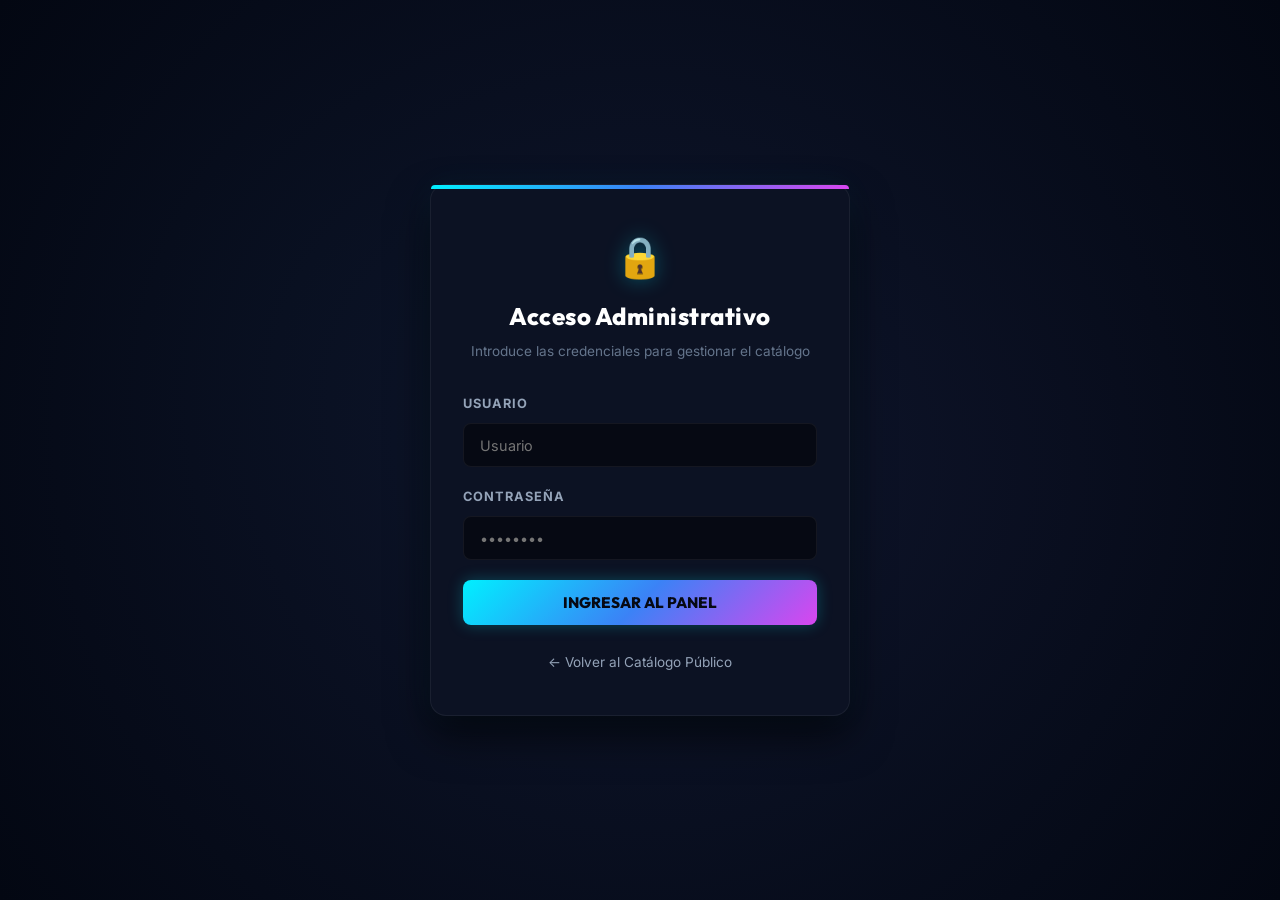
==== commit 5c173879: "actualizacion de plataforma a V1.19" ====
--- a/admin.html
+++ b/admin.html
@@ -1,13 +1,15 @@
 <!DOCTYPE html>
 <html lang="es">
+
 <head>
   <meta charset="UTF-8">
   <meta name="viewport" content="width=device-width, initial-scale=1.0">
   <title>Dashboard Administrador | Ofertas del MUNDIAL</title>
-  
+
   <!-- Estilos del sitio principal (incluyendo estilos del administrador) -->
   <link rel="stylesheet" href="style.css">
 </head>
+
 <body class="admin-body">
 
   <!-- ==========================================
@@ -23,7 +25,7 @@
       <form id="login-form">
         <div class="form-group">
           <label for="username">Usuario</label>
-          <input type="text" id="username" class="filter-input" placeholder="adminsasa" required>
+          <input type="text" id="username" class="filter-input" placeholder="Usuario" required>
         </div>
         <div class="form-group">
           <label for="password">Contraseña</label>
@@ -44,7 +46,7 @@
        PANEL DE CONTROL (DASHBOARD)
        ========================================== -->
   <div id="dashboard-container" class="admin-dashboard-wrapper" style="display: none;">
-    
+
     <!-- Barra superior del panel -->
     <header class="admin-header">
       <div class="admin-header-title">
@@ -52,7 +54,7 @@
         <div class="admin-subtitle">Gestión del Catálogo "Ofertas del MUNDIAL"</div>
       </div>
       <div class="admin-header-actions">
-        <span class="user-badge">👤 adminsasa</span>
+        <span class="user-badge">👤 Administrador</span>
         <button id="btn-logout" class="btn-admin-logout">Cerrar Sesión</button>
         <a href="index.html" target="_blank" class="btn-view-site">Ver Web Pública ↗</a>
       </div>
@@ -73,11 +75,12 @@
       <section id="tab-productos" class="tab-pane active">
         <div class="tab-pane-header">
           <div class="search-bar-admin">
-            <input type="text" id="admin-search-input" class="filter-input" placeholder="Buscar producto por título o spec...">
+            <input type="text" id="admin-search-input" class="filter-input"
+              placeholder="Buscar producto por título o spec...">
           </div>
           <button id="btn-reset-factory" class="btn-danger-outline">⚠️ Restablecer Datos de Fábrica</button>
         </div>
-        
+
         <div class="table-container">
           <table class="admin-table">
             <thead>
@@ -103,11 +106,12 @@
           <h2 id="form-title">Agregar Nuevo Producto</h2>
           <form id="product-form">
             <input type="hidden" id="edit-product-id">
-            
+
             <div class="form-grid-2">
               <div class="form-group">
                 <label for="prod-title">Título del Producto</label>
-                <input type="text" id="prod-title" class="filter-input" placeholder="Ej: PC ESCRITORIO INTEL CORE i5-10400" required>
+                <input type="text" id="prod-title" class="filter-input"
+                  placeholder="Ej: PC ESCRITORIO INTEL CORE i5-10400" required>
               </div>
               <div class="form-group">
                 <label for="prod-category">Categoría (Sección)</label>
@@ -142,16 +146,18 @@
             <!-- Campo dinámico para ruta de imagen personalizada -->
             <div class="form-group" id="custom-image-group" style="display: none;">
               <label for="prod-image-custom">Ruta de Imagen Personalizada (.png / .jpg)</label>
-              <input type="text" id="prod-image-custom" class="filter-input" placeholder="Ej: images/mi-gabinete-personalizado.png">
+              <input type="text" id="prod-image-custom" class="filter-input"
+                placeholder="Ej: images/mi-gabinete-personalizado.png">
             </div>
 
             <!-- Sección de especificaciones técnicas -->
             <div class="specs-form-section">
               <h3>Especificaciones Técnicas</h3>
-              <p class="specs-desc">Introduce las etiquetas y sus detalles. Se generarán iconos automáticamente según la etiqueta (Ej. Procesador, RAM, Almacenamiento, Gráficos, Monitores, Gabinete, Sistema Operativo).</p>
-              
+              <p class="specs-desc">Introduce las etiquetas y sus detalles. Se generarán iconos automáticamente según la
+                etiqueta (Ej. Procesador, RAM, Almacenamiento, Gráficos, Monitores, Gabinete, Sistema Operativo).</p>
+
               <div class="specs-inputs-grid" id="specs-inputs-container">
-                <!-- Se generarán 9 filas de especificaciones -->
+                <!-- Se generarán 10 filas de especificaciones -->
               </div>
             </div>
 
@@ -182,7 +188,8 @@
               </div>
               <div class="form-group">
                 <label for="cat-desc">Descripción</label>
-                <input type="text" id="cat-desc" class="filter-input" placeholder="Ej: Equipos con la última generación tecnológica y overclocking." required>
+                <input type="text" id="cat-desc" class="filter-input"
+                  placeholder="Ej: Equipos con la última generación tecnológica y overclocking." required>
               </div>
               <div class="form-group">
                 <label for="cat-class">Clase CSS (Color de borde)</label>
@@ -195,7 +202,8 @@
                 </select>
               </div>
               <div class="form-actions-row" style="margin-top: 1rem;">
-                <button type="button" id="btn-cancel-cat" class="btn-cancel" style="display: none;">Cancelar Edición</button>
+                <button type="button" id="btn-cancel-cat" class="btn-cancel" style="display: none;">Cancelar
+                  Edición</button>
                 <button type="submit" class="btn-admin-submit" id="btn-save-cat">Crear Categoría</button>
               </div>
             </form>
@@ -214,24 +222,30 @@
       <section id="tab-exportar" class="tab-pane">
         <div class="export-box">
           <h2>Exportar Base de Datos para GitHub Pages</h2>
-          <p>Dado que GitHub Pages no utiliza bases de datos de servidor, tus cambios se guardan localmente en tu navegador. Para hacerlos públicos a todos tus clientes, sigue estos pasos:</p>
-          
+          <p>Dado que GitHub Pages no utiliza bases de datos de servidor, tus cambios se guardan localmente en tu
+            navegador. Para hacerlos públicos a todos tus clientes, sigue estos pasos:</p>
+
           <ol class="export-steps">
             <li>Haz clic en el botón de abajo para <strong>Copiar el Código</strong>.</li>
             <li>Abre tu archivo local <code>app.js</code> en tu editor de código.</li>
-            <li>Busca las líneas donde inicia la base de datos por defecto (<code>PRODUCTOS_CATALOGO_DEFAULT</code> y <code>CATEGORIAS_DEFAULT</code>).</li>
+            <li>Busca las líneas donde inicia la base de datos por defecto (<code>PRODUCTOS_CATALOGO_DEFAULT</code> y
+              <code>CATEGORIAS_DEFAULT</code>).</li>
             <li>Reemplaza esas secciones con el código copiado.</li>
-            <li>Guarda el archivo y haz un <code>git commit</code> y <code>git push</code> a tu repositorio de GitHub.</li>
+            <li>Guarda el archivo y haz un <code>git commit</code> y <code>git push</code> a tu repositorio de GitHub.
+            </li>
           </ol>
 
           <div class="export-actions">
             <button id="btn-export-code" class="btn-admin-submit">📋 Copiar Base de Datos de Productos</button>
-            <button id="btn-export-cats" class="btn-admin-submit" style="background-color: var(--neon-purple); border-color: var(--neon-purple);">📋 Copiar Base de Datos de Categorías</button>
+            <button id="btn-export-cats" class="btn-admin-submit"
+              style="background-color: var(--neon-purple); border-color: var(--neon-purple);">📋 Copiar Base de Datos de
+              Categorías</button>
           </div>
 
           <div class="code-preview-container">
             <label>Vista Previa del Código:</label>
-            <textarea id="code-output" class="code-textarea" readonly placeholder="El código aparecerá aquí..."></textarea>
+            <textarea id="code-output" class="code-textarea" readonly
+              placeholder="El código aparecerá aquí..."></textarea>
           </div>
         </div>
       </section>
@@ -242,4 +256,5 @@
 
   <script src="admin.js"></script>
 </body>
-</html>
+
+</html>
